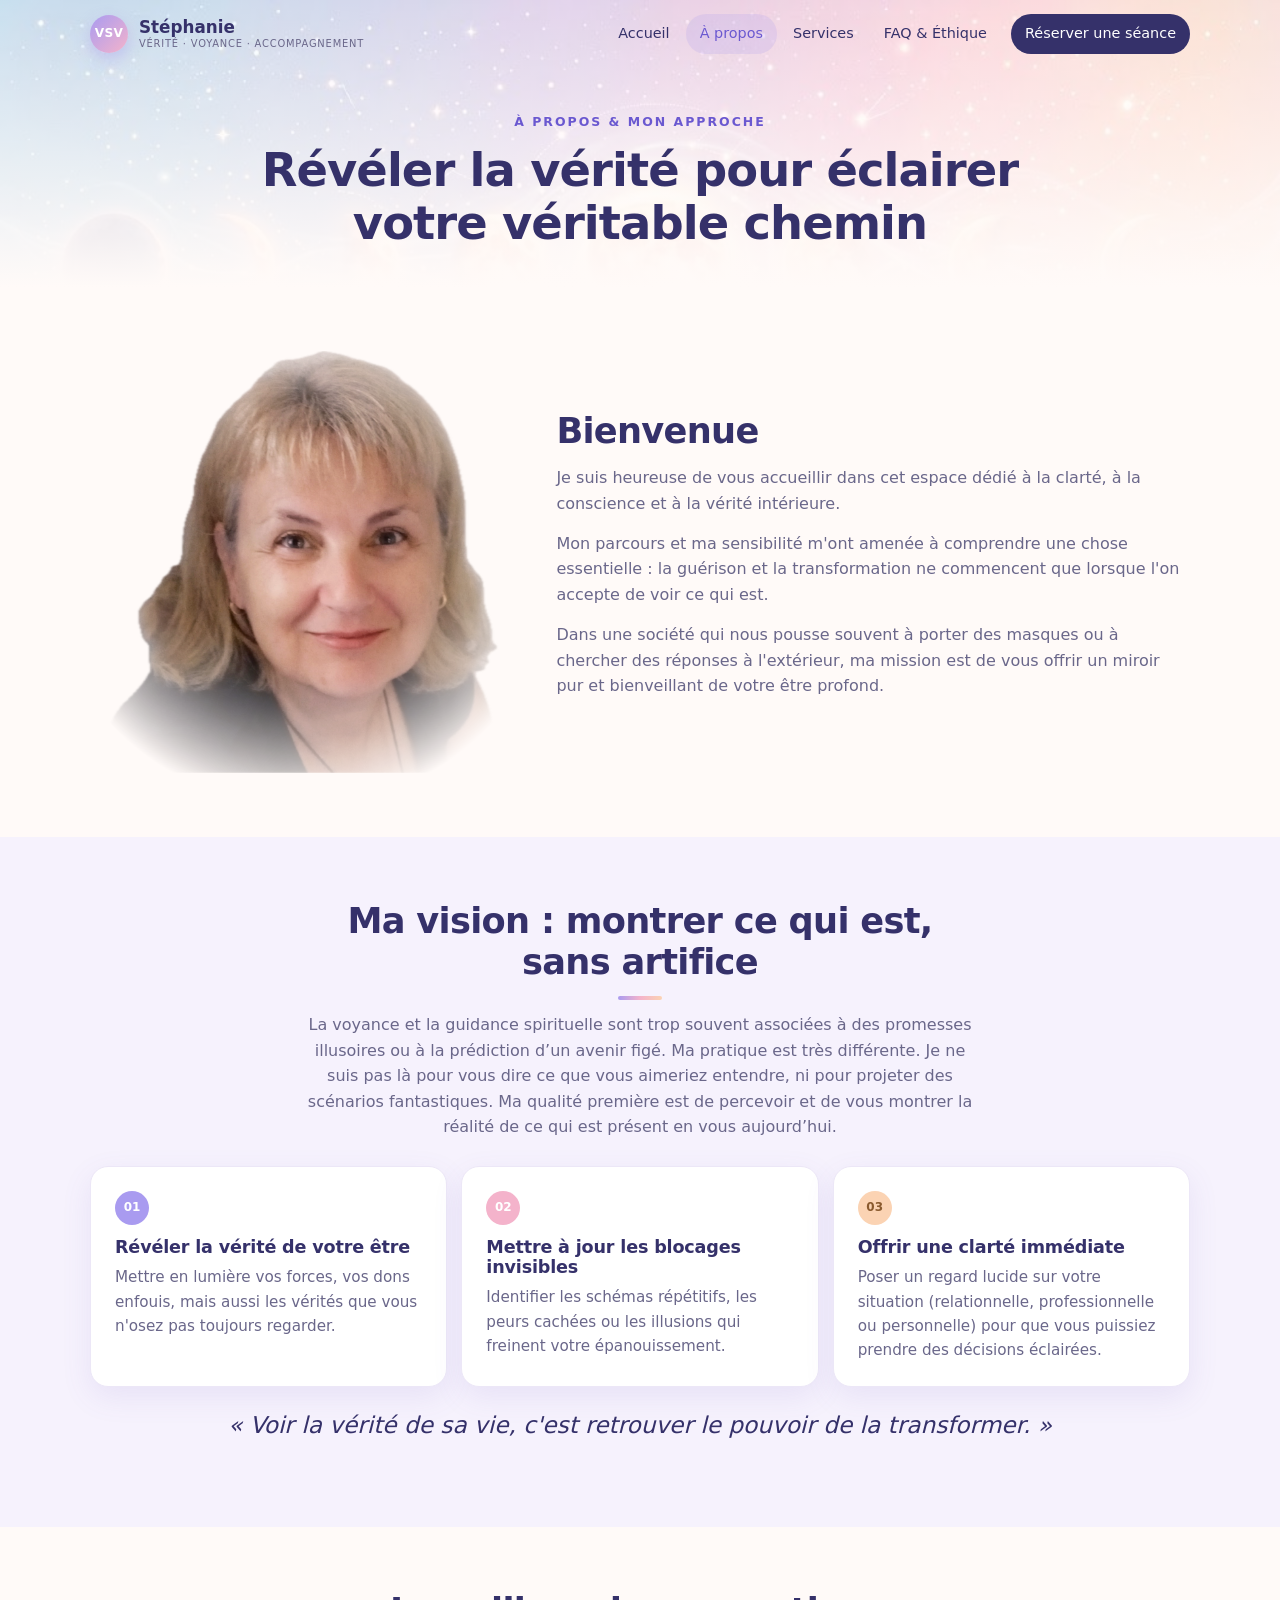
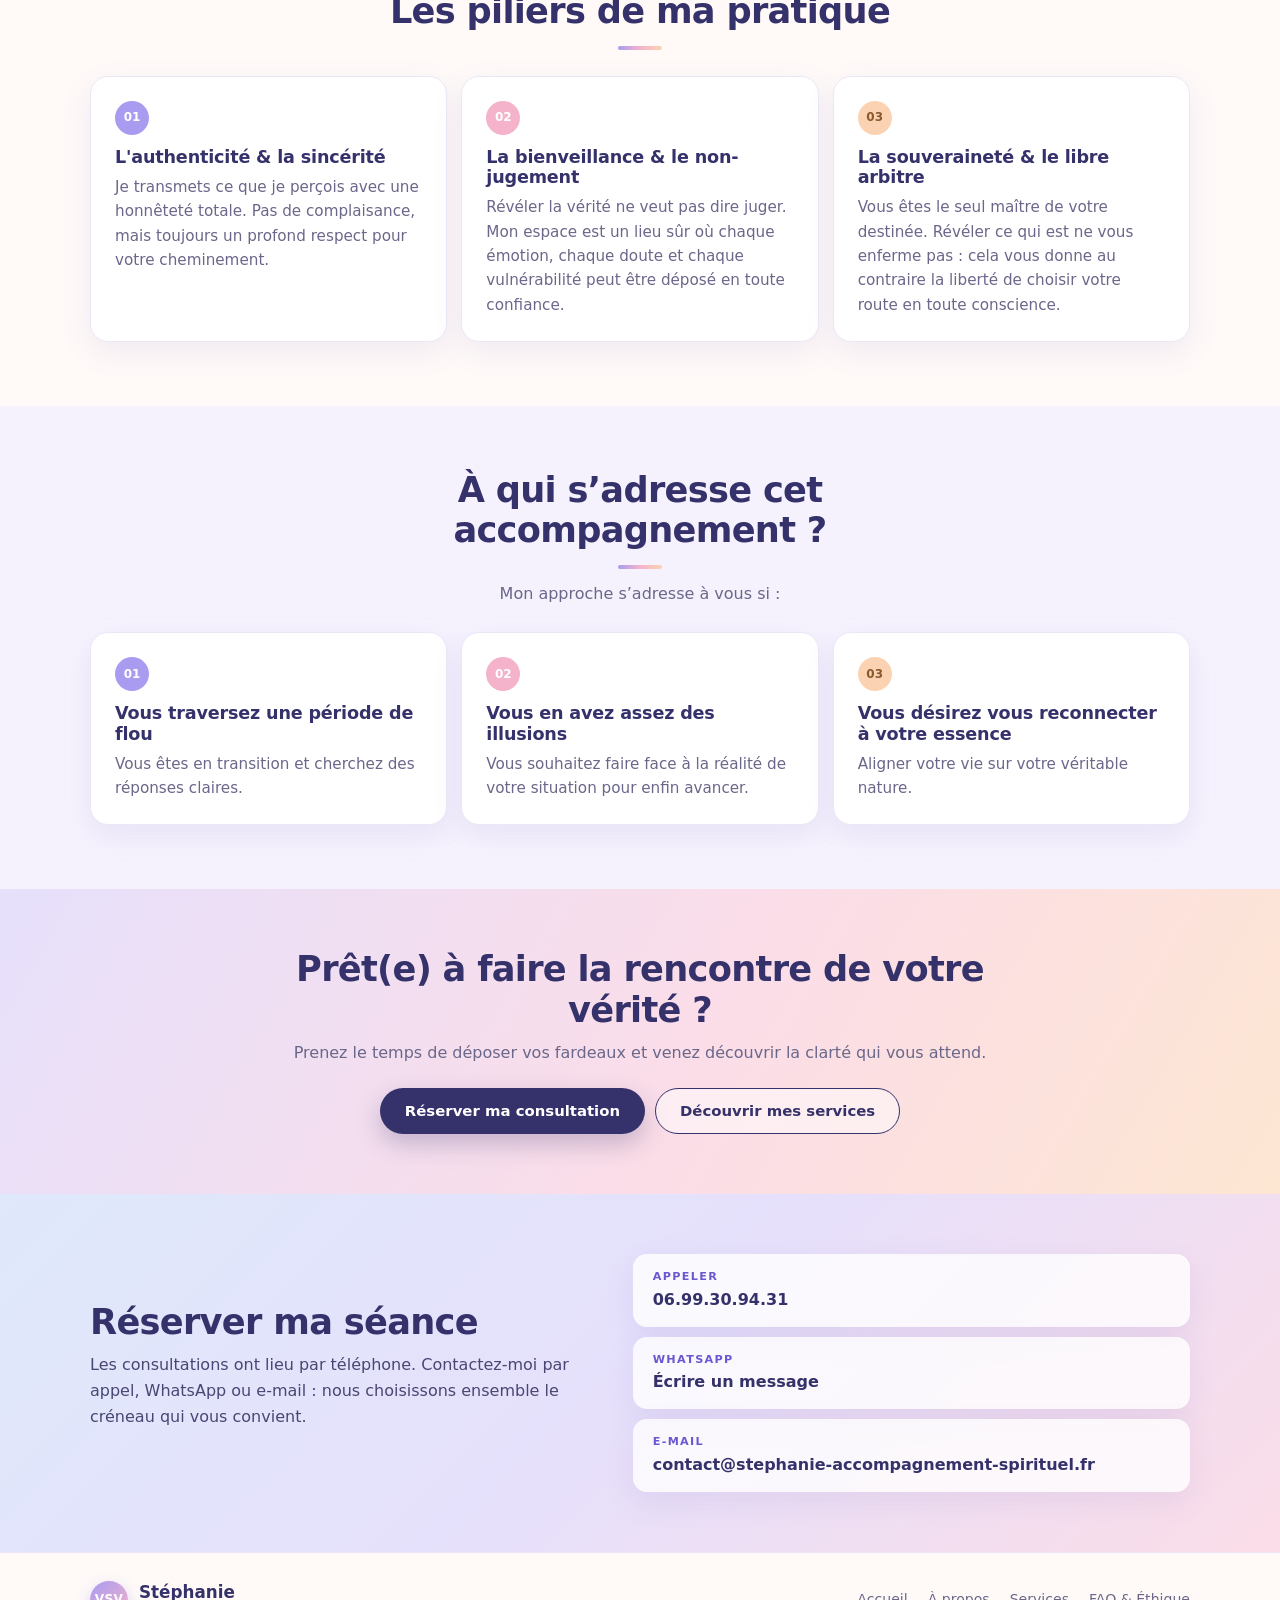
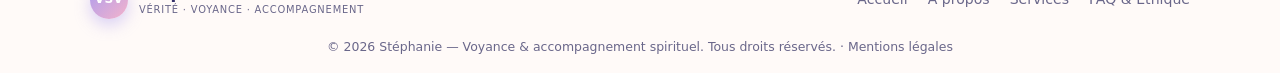
==== apropos.html @ 6306649e "nouvelle version du site" ====
<!doctype html>
<html lang="fr">
<head>
<meta charset="utf-8">
<meta name="viewport" content="width=device-width, initial-scale=1">
<title>À propos &amp; mon approche | Stéphanie, voyance et accompagnement spirituel</title>
<meta name="description" content="Mon approche : révéler la vérité de votre situation avec authenticité, bienveillance et respect de votre libre arbitre.">
<meta name="theme-color" content="#f6f2fd">
<link rel="stylesheet" href="css/style.css">
</head>
<body>
<header class="header" id="top">
  <div class="nav">
    <a class="brand" href="index.html"><span class="logo">VSV</span><span>Stéphanie<small>Vérité · Voyance · Accompagnement</small></span></a>
    <button class="menu-toggle" type="button" aria-expanded="false" aria-controls="menu" aria-label="Menu"><span></span><span></span></button>
    <nav id="menu"><a href="index.html">Accueil</a><a class="active" href="apropos.html">À propos</a><a href="services.html">Services</a><a href="faq.html">FAQ & Éthique</a><a class="nav-cta" href="#contact">Réserver une séance</a></nav>
  </div>
</header>
<main>
<section class="pghead"><div class="wrap"><h1>Révéler la vérité pour éclairer votre véritable chemin</h1><p>À propos &amp; mon approche</p></div></section>
<section class="section">
  <div class="wrap split">
    <div class="photo"><img src="images/stephanie.png" alt="Stéphanie" width="640" height="639"></div>
    <div class="txt">
      <h2>Bienvenue</h2>
      <p>Je suis heureuse de vous accueillir dans cet espace dédié à la clarté, à la conscience et à la vérité intérieure.</p>
      <p>Mon parcours et ma sensibilité m'ont amenée à comprendre une chose essentielle : la guérison et la transformation ne commencent que lorsque l'on accepte de voir ce qui est.</p>
      <p>Dans une société qui nous pousse souvent à porter des masques ou à chercher des réponses à l'extérieur, ma mission est de vous offrir un miroir pur et bienveillant de votre être profond.</p>
    </div>
  </div>
</section>
<section class="section soft">
  <div class="wrap">
    <div class="heading"><h2>Ma vision : montrer ce qui est, sans artifice</h2><p>La voyance et la guidance spirituelle sont trop souvent associées à des promesses illusoires ou à la prédiction d’un avenir figé. Ma pratique est très différente. Je ne suis pas là pour vous dire ce que vous aimeriez entendre, ni pour projeter des scénarios fantastiques. Ma qualité première est de percevoir et de vous montrer la réalité de ce qui est présent en vous aujourd’hui.</p></div>
    <div class="grid "><article class="card"><span class="n">01</span><h3>Révéler la vérité de votre être</h3><p>Mettre en lumière vos forces, vos dons enfouis, mais aussi les vérités que vous n'osez pas toujours regarder.</p></article><article class="card"><span class="n">02</span><h3>Mettre à jour les blocages invisibles</h3><p>Identifier les schémas répétitifs, les peurs cachées ou les illusions qui freinent votre épanouissement.</p></article><article class="card"><span class="n">03</span><h3>Offrir une clarté immédiate</h3><p>Poser un regard lucide sur votre situation (relationnelle, professionnelle ou personnelle) pour que vous puissiez prendre des décisions éclairées.</p></article></div>
    <blockquote class="big mt">« Voir la vérité de sa vie, c'est retrouver le pouvoir de la transformer. »</blockquote>
  </div>
</section>
<section class="section">
  <div class="wrap">
    <div class="heading"><h2>Les piliers de ma pratique</h2></div>
    <div class="grid "><article class="card"><span class="n">01</span><h3>L'authenticité &amp; la sincérité</h3><p>Je transmets ce que je perçois avec une honnêteté totale. Pas de complaisance, mais toujours un profond respect pour votre cheminement.</p></article><article class="card"><span class="n">02</span><h3>La bienveillance &amp; le non-jugement</h3><p>Révéler la vérité ne veut pas dire juger. Mon espace est un lieu sûr où chaque émotion, chaque doute et chaque vulnérabilité peut être déposé en toute confiance.</p></article><article class="card"><span class="n">03</span><h3>La souveraineté &amp; le libre arbitre</h3><p>Vous êtes le seul maître de votre destinée. Révéler ce qui est ne vous enferme pas : cela vous donne au contraire la liberté de choisir votre route en toute conscience.</p></article></div>
  </div>
</section>
<section class="section soft">
  <div class="wrap">
    <div class="heading"><h2>À qui s’adresse cet accompagnement ?</h2><p>Mon approche s’adresse à vous si :</p></div>
    <div class="grid "><article class="card"><span class="n">01</span><h3>Vous traversez une période de flou</h3><p>Vous êtes en transition et cherchez des réponses claires.</p></article><article class="card"><span class="n">02</span><h3>Vous en avez assez des illusions</h3><p>Vous souhaitez faire face à la réalité de votre situation pour enfin avancer.</p></article><article class="card"><span class="n">03</span><h3>Vous désirez vous reconnecter à votre essence</h3><p>Aligner votre vie sur votre véritable nature.</p></article></div>
  </div>
</section>
<section class="band"><div class="wrap center"><h2>Prêt(e) à faire la rencontre de votre vérité ?</h2><p>Prenez le temps de déposer vos fardeaux et venez découvrir la clarté qui vous attend.</p><div class="buttons c"><a class="btn primary" href="#contact">Réserver ma consultation</a><a class="btn ghost light" href="services.html">Découvrir mes services</a></div></div></section>
<section class="contact" id="contact">
  <div class="wrap contact-in">
    <div>
      <h2>Réserver ma séance</h2>
      <p>Les consultations ont lieu par téléphone. Contactez-moi par appel, WhatsApp ou e-mail : nous choisissons ensemble le créneau qui vous convient.</p>
    </div>
    <div class="ways">
      <a href="tel:+33699309431"><b>Appeler</b>06.99.30.94.31</a>
      <a href="https://wa.me/33699309431" target="_blank" rel="noopener"><b>WhatsApp</b>Écrire un message</a>
      <a href="mailto:contact@stephanie-accompagnement-spirituel.fr"><b>E-mail</b>contact@stephanie-accompagnement-spirituel.fr</a>
    </div>
  </div>
</section>
</main>
<footer class="footer">
  <div class="wrap foot">
    <a class="brand" href="index.html"><span class="logo">VSV</span><span>Stéphanie<small>Vérité · Voyance · Accompagnement</small></span></a>
    <div class="flinks"><a href="index.html">Accueil</a><a href="apropos.html">À propos</a><a href="services.html">Services</a><a href="faq.html">FAQ & Éthique</a></div>
  </div>
  <p class="copy">© <span id="year"></span> Stéphanie — Voyance &amp; accompagnement spirituel. Tous droits réservés. · <a href="#">Mentions légales</a></p>
</footer>
<script src="js/script.js"></script>
</body>
</html>
---- css/style.css ----
:root{--bg:#fffaf8;--bg2:#f6f2fd;--ink:#35316a;--text:#6a678a;--lav:#a99bf0;--rose:#f4b3cb;--peach:#fbd3b3;--sky:#c3e1f6;
--line:#ece7f7;--shadow:0 10px 30px rgba(107,92,190,.1);
--font:"Segoe UI","Segoe UI Variable",system-ui,-apple-system,"Helvetica Neue",Roboto,Arial,sans-serif;--r:18px}
*{box-sizing:border-box}
html{scroll-behavior:smooth;scroll-padding-top:80px}
body{margin:0;font:400 1rem/1.6 var(--font);color:var(--text);background:var(--bg);-webkit-font-smoothing:antialiased}
img{display:block;max-width:100%;height:auto}
a{color:inherit;text-decoration:none}
:focus-visible{outline:3px solid var(--lav);outline-offset:3px}
h1,h2,h3{margin:0;color:var(--ink);font-weight:600;line-height:1.15;letter-spacing:-.02em}
h1{font-size:clamp(2.2rem,5.2vw,3.7rem)}
h2{font-size:clamp(1.6rem,3.2vw,2.2rem)}
h3{font-size:1.1rem;letter-spacing:-.01em}
p{margin:0 0 .9em}
.wrap{width:min(1100px,calc(100% - 36px));margin:auto}
.narrow{max-width:760px}
.center{text-align:center}
.mt{margin-top:24px}
.section{padding:clamp(40px,6vw,64px) 0}
.soft{background:var(--bg2)}
.heading{max-width:680px;margin:0 auto 26px;text-align:center}
.heading h2::after{content:"";display:block;width:44px;height:4px;margin:14px auto 0;border-radius:4px;background:linear-gradient(90deg,var(--lav),var(--rose),var(--peach))}
.heading p{margin:12px 0 0}

.header{position:fixed;inset:0 0 auto;z-index:50;transition:.25s}
.header.scrolled{background:rgba(255,250,248,.85);backdrop-filter:blur(16px);-webkit-backdrop-filter:blur(16px);box-shadow:0 1px 0 var(--line)}
.nav{width:min(1100px,calc(100% - 36px));margin:auto;height:68px;display:flex;align-items:center;gap:20px}
.brand{display:flex;align-items:center;gap:11px;font-weight:700;font-size:1.05rem;line-height:1.1;color:var(--ink)}
.brand small{display:block;margin-top:3px;font-size:.62rem;font-weight:500;letter-spacing:.08em;text-transform:uppercase;color:var(--text)}
.logo{display:grid;place-items:center;width:38px;height:38px;border-radius:50%;background:linear-gradient(135deg,var(--lav),var(--rose));color:#fff;font-size:.76rem;font-weight:800;letter-spacing:.03em;box-shadow:0 6px 16px rgba(169,155,240,.45)}
nav{margin-left:auto;display:flex;align-items:center;gap:2px}
nav a{padding:8px 14px;border-radius:999px;font-size:.9rem;font-weight:500;color:var(--ink);transition:.2s}
nav a:hover,nav a.active{background:rgba(169,155,240,.2);color:#6a58d0}
nav .nav-cta{margin-left:8px;background:var(--ink);color:#fff}
nav .nav-cta:hover{background:#6a58d0;color:#fff}
.menu-toggle{display:none;margin-left:auto;width:42px;height:42px;border:1px solid var(--line);border-radius:50%;background:#fff;position:relative;cursor:pointer}
.menu-toggle span{position:absolute;left:12px;right:12px;height:2px;background:var(--ink);transition:.25s}
.menu-toggle span:first-child{top:16px}.menu-toggle span:last-child{top:23px}
.menu-toggle[aria-expanded=true] span:first-child{top:19px;transform:rotate(45deg)}
.menu-toggle[aria-expanded=true] span:last-child{top:19px;transform:rotate(-45deg)}

.buttons{display:flex;flex-wrap:wrap;gap:10px;margin-top:22px}
.buttons.c{justify-content:center}
.btn{display:inline-flex;justify-content:center;align-items:center;padding:13px 24px;border-radius:999px;border:1.5px solid transparent;font:700 .93rem var(--font);transition:.2s;cursor:pointer}
.btn:hover{transform:translateY(-2px)}
.primary{background:var(--ink);color:#fff;box-shadow:0 10px 24px rgba(53,49,106,.25)}
.primary:hover{background:#6a58d0}
.ghost{border-color:var(--ink);color:var(--ink);background:rgba(255,255,255,.5)}
.ghost:hover{background:var(--ink);color:#fff}

.hero{display:grid;align-items:center;min-height:88svh;padding:96px 0 44px;background:linear-gradient(180deg,rgba(255,250,248,0) 62%,var(--bg)),linear-gradient(95deg,rgba(255,255,255,.75) 22%,rgba(255,255,255,.05) 80%),url(../images/fond-hero.jpg) center top/cover}
.hero-in{width:min(1100px,calc(100% - 36px));margin:auto;display:grid;grid-template-columns:1.15fr .85fr;gap:36px;align-items:center}
.tag{display:inline-block;margin-bottom:16px;padding:6px 15px;border-radius:999px;background:rgba(255,255,255,.85);font-size:.78rem;font-weight:700;letter-spacing:.06em;text-transform:uppercase;color:#6a58d0}
.lead{margin:16px 0 0;max-width:27em;font-size:1.2rem;color:#4a4673}
.hero-photo{justify-self:center;width:min(460px,90%)}
.hero-photo img{aspect-ratio:1;object-fit:cover;mix-blend-mode:multiply;-webkit-mask-image:radial-gradient(ellipse 62% 62% at 50% 46%,#000 45%,transparent 100%);mask-image:radial-gradient(ellipse 62% 62% at 50% 46%,#000 45%,transparent 100%)}
.hero-copy,.hero-photo{animation:rise .9s ease both}.hero-photo{animation-delay:.15s}
@keyframes rise{from{opacity:0;transform:translateY(20px)}to{opacity:1;transform:none}}

.pghead{padding:112px 0 36px;text-align:center;background:linear-gradient(180deg,rgba(255,255,255,.45),var(--bg)),url(../images/fond-hero.jpg) center top/cover}
.pghead .wrap{display:flex;flex-direction:column}
.pghead h1{font-size:clamp(1.9rem,4.2vw,2.9rem);max-width:19em;margin:0 auto}
.pghead p{order:-1;margin:0 0 12px;font-size:.78rem;font-weight:700;letter-spacing:.16em;text-transform:uppercase;color:#6a58d0}

.big{margin:20px auto;font-size:clamp(1.15rem,2.2vw,1.45rem);line-height:1.55;font-weight:300;font-style:italic;color:var(--ink);text-align:center}
.lead2{max-width:46em;margin:0 auto 28px;font-size:1.08rem}
.grid{display:grid;grid-template-columns:repeat(3,1fr);gap:14px}
.grid.two{grid-template-columns:repeat(2,1fr)}
.grid.four{grid-template-columns:repeat(4,1fr)}
.card{padding:24px;border-radius:var(--r);background:#fff;border:1px solid var(--line);box-shadow:var(--shadow);transition:.25s}
.card:hover{transform:translateY(-3px);box-shadow:0 18px 40px rgba(107,92,190,.18)}
.n{display:inline-grid;place-items:center;width:34px;height:34px;margin-bottom:12px;border-radius:50%;background:var(--lav);color:#fff;font-size:.75rem;font-weight:800}
.grid>:nth-child(3n+2) .n,.grid.four>:nth-child(2n) .n{background:var(--rose)}
.grid>:nth-child(3n) .n{background:var(--peach);color:#8a5a2e}
.card h3{margin-bottom:8px}
.card p{margin:0;font-size:.95rem}
.quote{margin:0;padding:26px;border-radius:var(--r);background:#fff;box-shadow:var(--shadow);display:flex;flex-direction:column;justify-content:space-between;gap:16px}
.quote blockquote{margin:0;font-size:1.05rem;line-height:1.6;color:var(--ink)}
.quote blockquote::before{content:"“";display:block;height:30px;font-size:3.4rem;line-height:.9;color:var(--rose)}
.quote figcaption{font-weight:600;color:#6a58d0;font-size:.9rem}
.band{padding:clamp(40px,6vw,60px) 0;text-align:center;background:linear-gradient(120deg,#e6e0fb,#fbdde8 55%,#fde6d2)}
.band h2{max-width:20em;margin:0 auto 10px}
.band p{margin-bottom:20px}
.split{display:grid;grid-template-columns:.8fr 1.2fr;gap:44px;align-items:center}
.photo img{aspect-ratio:1;object-fit:cover;mix-blend-mode:multiply;-webkit-mask-image:radial-gradient(ellipse 62% 62% at 50% 46%,#000 45%,transparent 100%);mask-image:radial-gradient(ellipse 62% 62% at 50% 46%,#000 45%,transparent 100%)}
.txt h2{margin-bottom:14px}

.svcs{display:grid;gap:14px}
.svc{display:grid;grid-template-columns:52px 1fr;gap:18px;padding:26px;border-radius:var(--r);background:#fff;border:1px solid var(--line);box-shadow:var(--shadow)}
.svc>.n{width:48px;height:48px;margin:0;font-size:1.15rem;background:linear-gradient(135deg,var(--lav),var(--rose))}
.svc h3{font-size:1.3rem;margin-bottom:8px}
.svc h3 em{display:block;margin-top:3px;font-size:.78rem;font-style:normal;font-weight:700;letter-spacing:.08em;text-transform:uppercase;color:#6a58d0}
.svc ul{list-style:none;margin:14px 0 18px;padding:0;display:grid;gap:7px}
.svc li{display:grid;grid-template-columns:160px 1fr;gap:12px;padding:10px 14px;border-radius:12px;background:var(--bg2)}
.svc li b{color:var(--ink);font-weight:600}
.svc li:last-child b+span{color:#6a58d0;font-weight:700}
.tarifs{display:flex;flex-wrap:wrap;align-items:center;gap:10px 34px;justify-content:center;margin-top:22px;padding:18px 26px;border-radius:var(--r);background:linear-gradient(120deg,#e6e0fb,#fbdde8)}
.tarifs h3{margin-right:auto}
.tarifs div{display:flex;align-items:baseline;gap:10px}
.tarifs b{font-size:1.7rem;color:var(--ink);font-weight:700}

.faq{display:grid;gap:10px}
details{border-radius:14px;background:#fff;border:1px solid var(--line);box-shadow:var(--shadow);overflow:hidden}
summary{cursor:pointer;list-style:none;padding:16px 54px 16px 20px;position:relative;font-weight:600;color:var(--ink)}
summary::-webkit-details-marker{display:none}
summary::after{content:"+";position:absolute;right:16px;top:50%;translate:0 -50%;width:26px;height:26px;display:grid;place-items:center;border-radius:50%;background:var(--bg2);color:#6a58d0;font-size:1.15rem;transition:.2s}
details[open] summary::after{content:"–";background:var(--lav);color:#fff}
details p{margin:0;padding:0 20px 18px}

.contact{padding:clamp(40px,6vw,60px) 0;background:linear-gradient(135deg,#dfe9fb,#e6e0fb 50%,#fbdde8)}
.contact h2{margin-bottom:10px}
.contact p{color:#4a4673}
.contact-in{display:grid;grid-template-columns:1fr 1.1fr;gap:36px;align-items:center}
.ways{display:grid;gap:10px}
.ways a{display:grid;gap:1px;padding:14px 20px;border-radius:14px;background:rgba(255,255,255,.8);color:var(--ink);font-weight:600;word-break:break-word;transition:.2s;box-shadow:var(--shadow)}
.ways a:hover{background:#fff;transform:translateX(4px)}
.ways b{font-size:.7rem;letter-spacing:.12em;text-transform:uppercase;color:#6a58d0}
.footer{padding:28px 0 16px;background:var(--bg);border-top:1px solid var(--line);font-size:.88rem}
.foot{display:flex;flex-wrap:wrap;gap:14px;justify-content:space-between;align-items:center}
.flinks{display:flex;flex-wrap:wrap;gap:4px 20px}
.flinks a:hover,.copy a:hover{color:#6a58d0}
.copy{margin:18px 0 0;text-align:center;font-size:.78rem}

@media(max-width:900px){
  .menu-toggle{display:block}
  nav{display:none;position:absolute;top:68px;left:18px;right:18px;flex-direction:column;align-items:stretch;padding:12px;border-radius:18px;background:#fff;box-shadow:0 20px 40px rgba(53,49,106,.18)}
  nav.open{display:flex}
  nav a{padding:12px 16px}nav .nav-cta{margin:6px 0 0;text-align:center}
  .header{background:rgba(255,250,248,.88);backdrop-filter:blur(14px)}
  .hero{min-height:0;padding:88px 0 36px;background:linear-gradient(180deg,rgba(255,255,255,.5),rgba(255,250,248,.96)),url(../images/fond-hero.jpg) center top/cover}
  .hero-in,.split,.contact-in{grid-template-columns:1fr;gap:24px}
  .hero-photo{order:-1;width:min(300px,82%)}
  .photo{width:min(280px,80%);margin:auto}
  .grid,.grid.two,.grid.four{grid-template-columns:1fr}
  .svc{grid-template-columns:1fr;padding:20px}
  .svc li{grid-template-columns:1fr;gap:1px}
  .tarifs h3{margin-right:0;width:100%;text-align:center}
}
@media(prefers-reduced-motion:reduce){*{animation:none!important;transition:none!important;scroll-behavior:auto!important}}
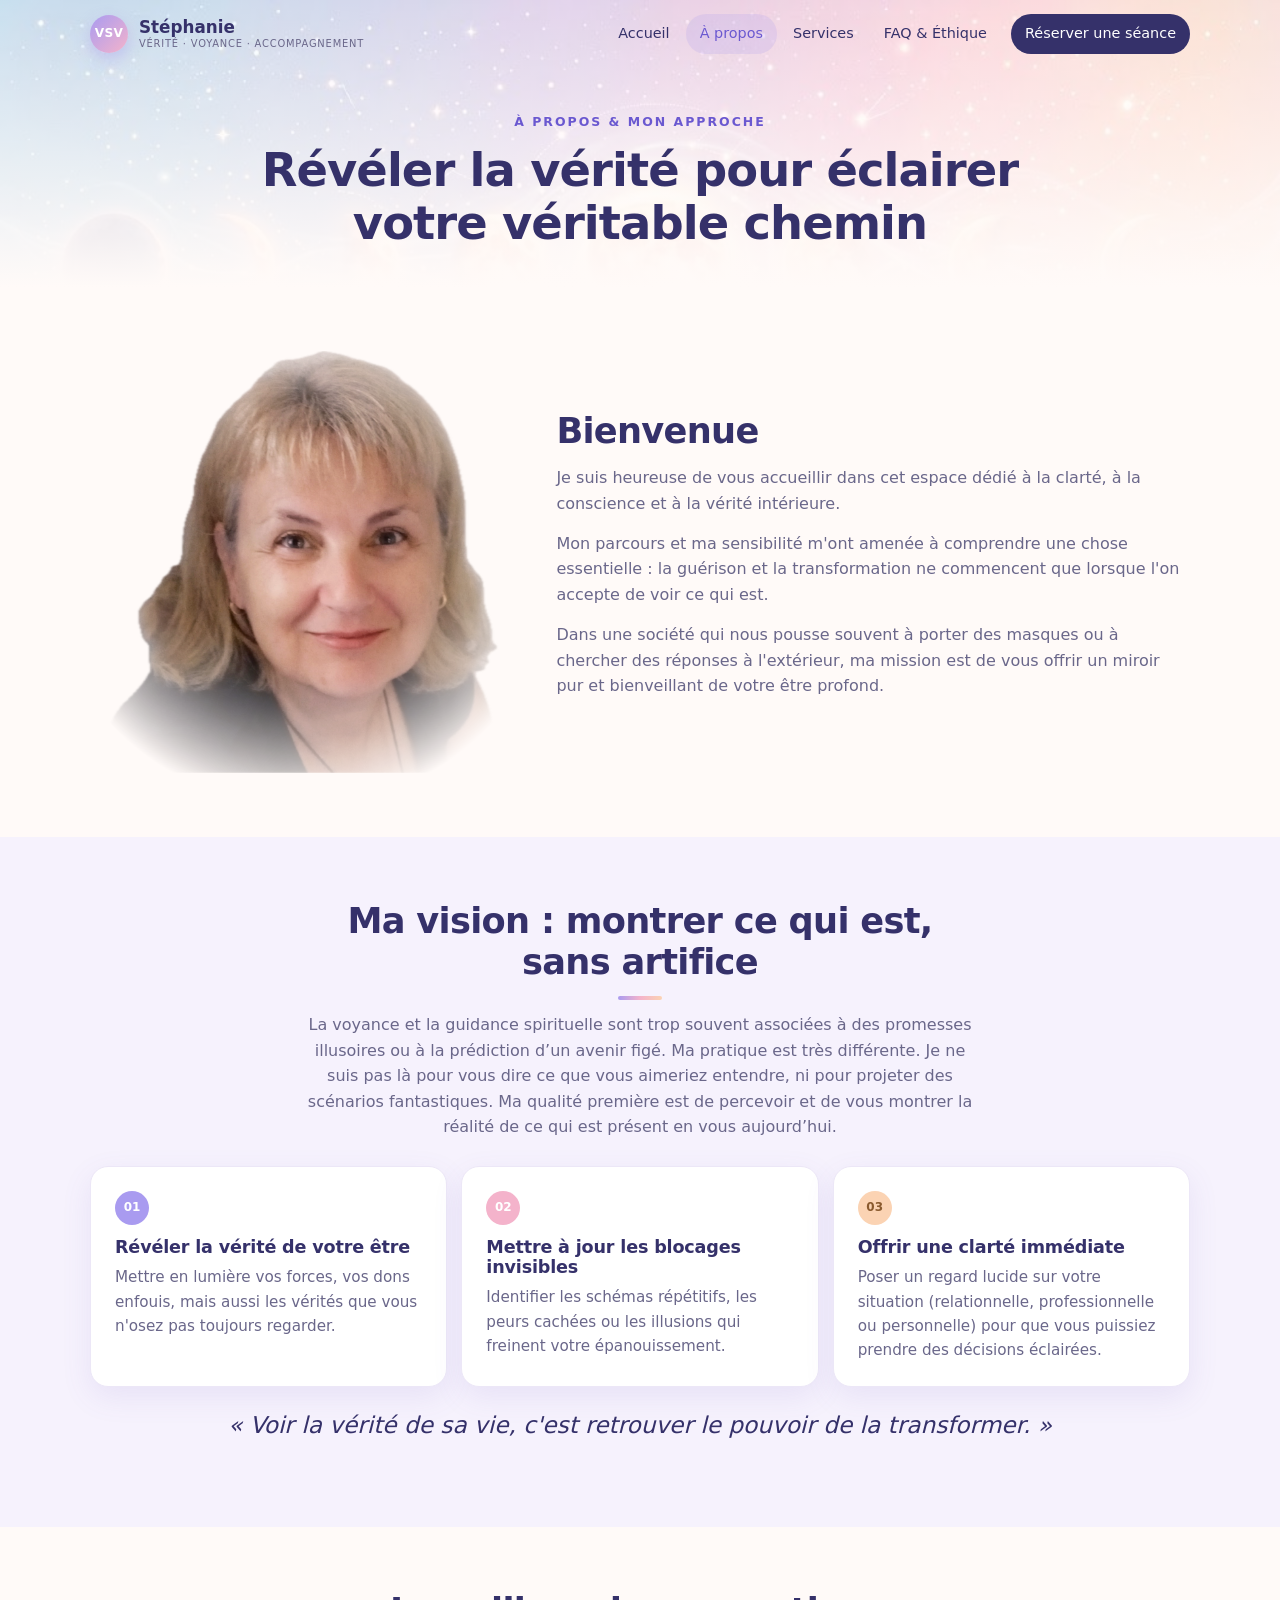
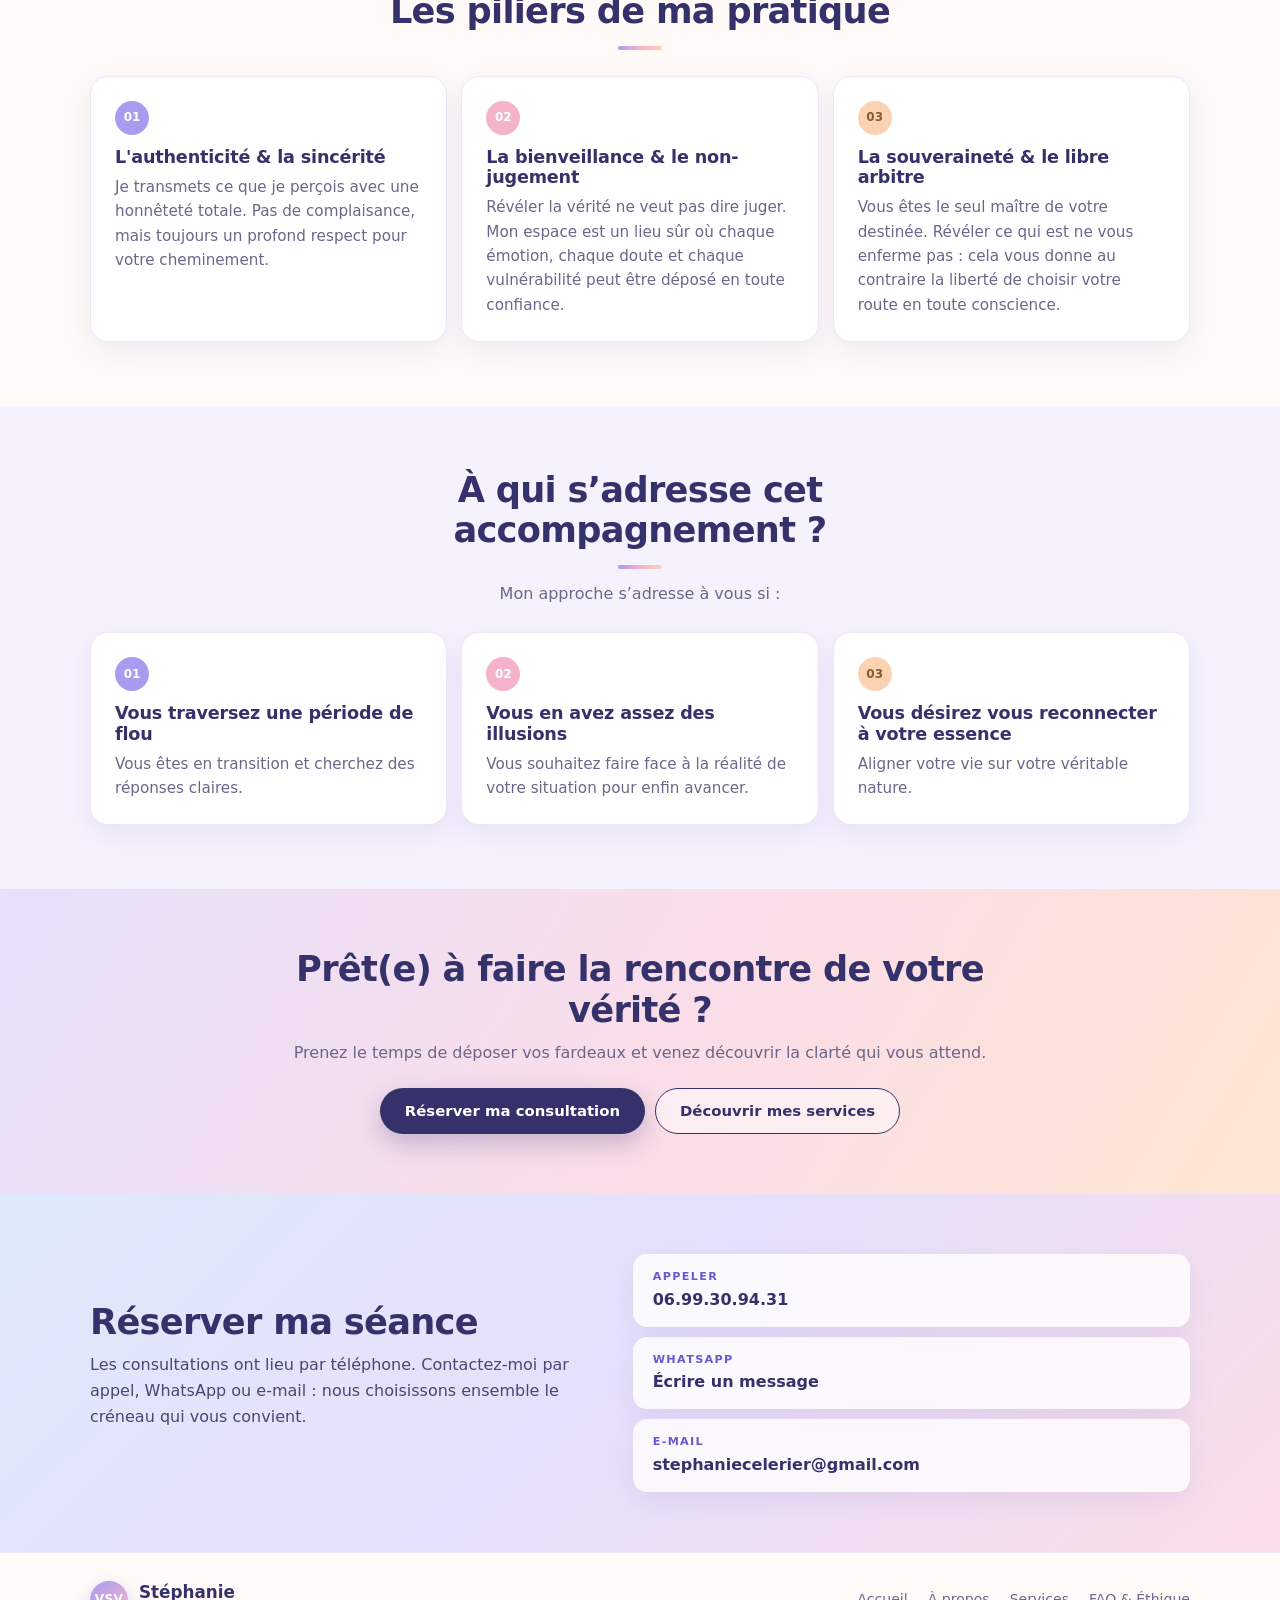
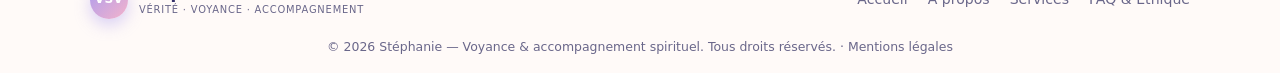
==== commit 100e37b9: "modification email" ====
--- a/apropos.html
+++ b/apropos.html
@@ -58,7 +58,7 @@
     <div class="ways">
       <a href="tel:+33699309431"><b>Appeler</b>06.99.30.94.31</a>
       <a href="https://wa.me/33699309431" target="_blank" rel="noopener"><b>WhatsApp</b>Écrire un message</a>
-      <a href="mailto:contact@stephanie-accompagnement-spirituel.fr"><b>E-mail</b>contact@stephanie-accompagnement-spirituel.fr</a>
+      <a href="mailto:stephaniecelerier@gmail.com"><b>E-mail</b>stephaniecelerier@gmail.com</a>
     </div>
   </div>
 </section>
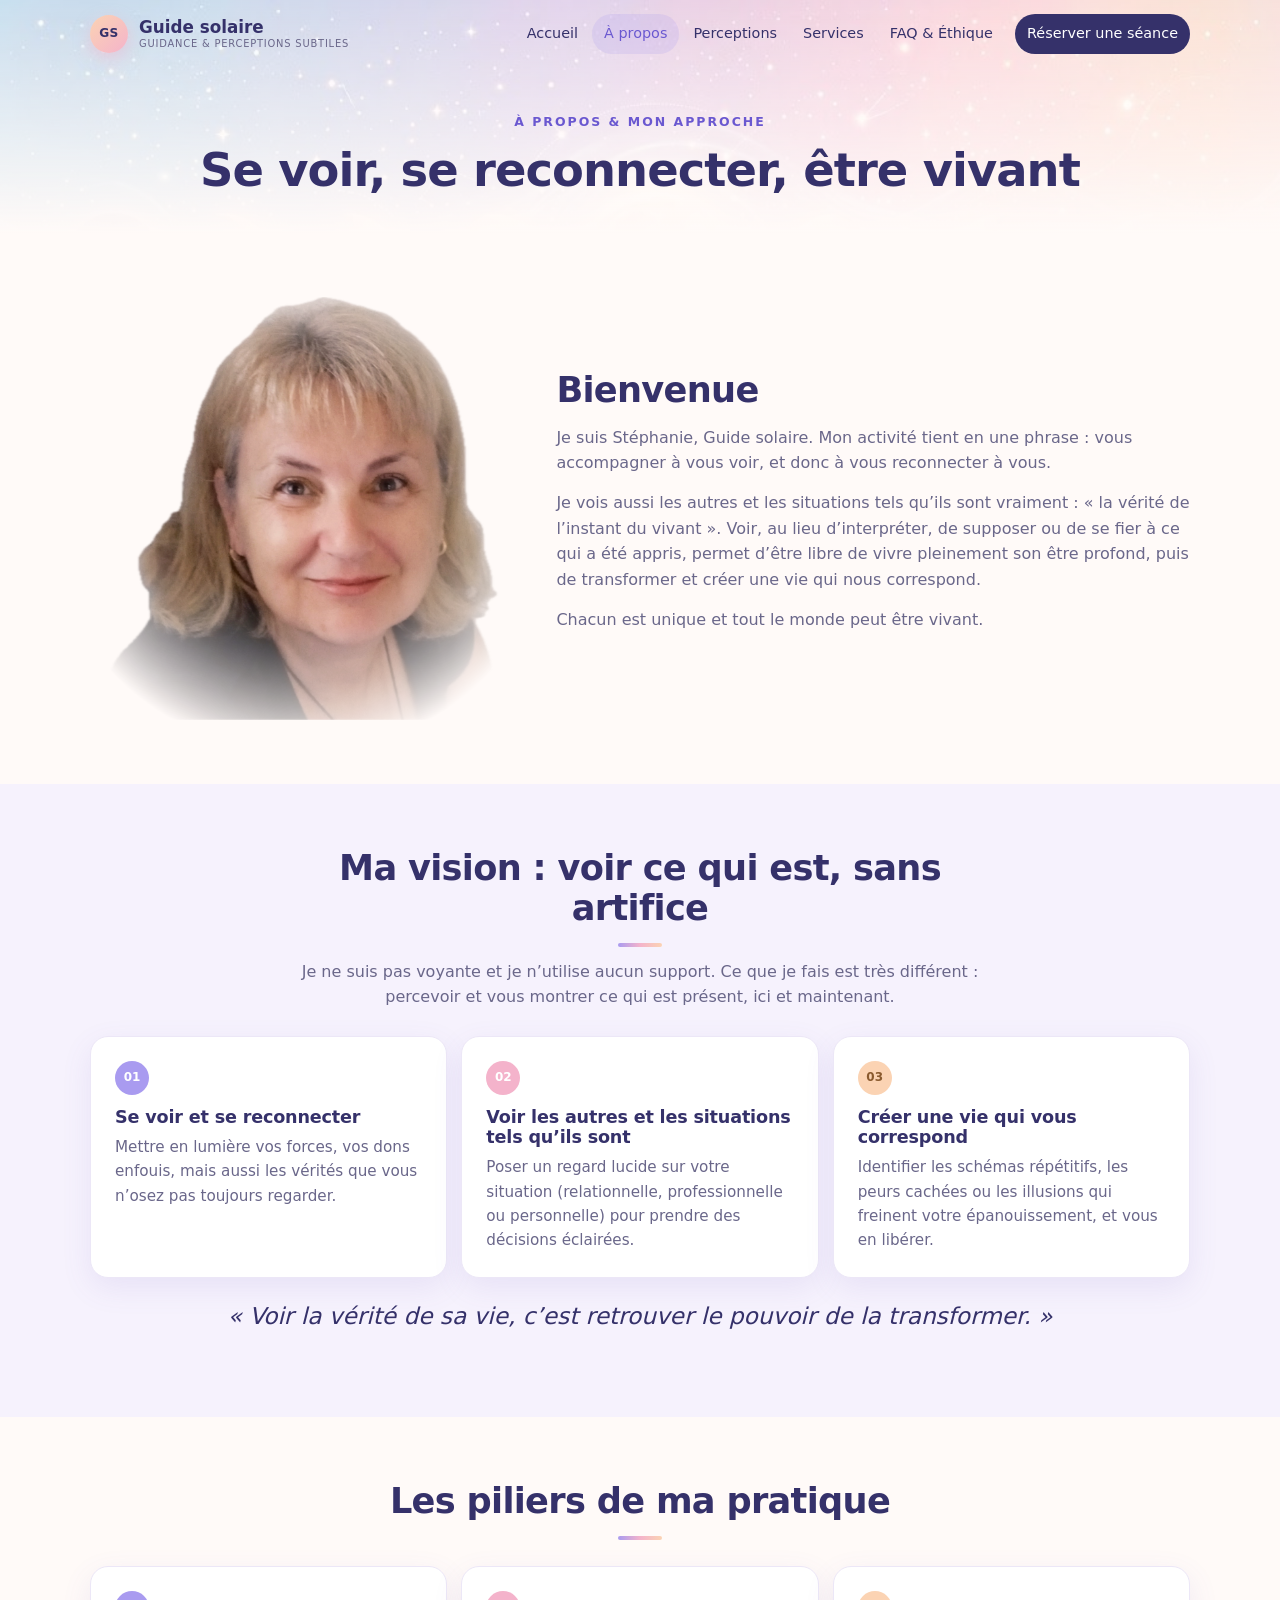
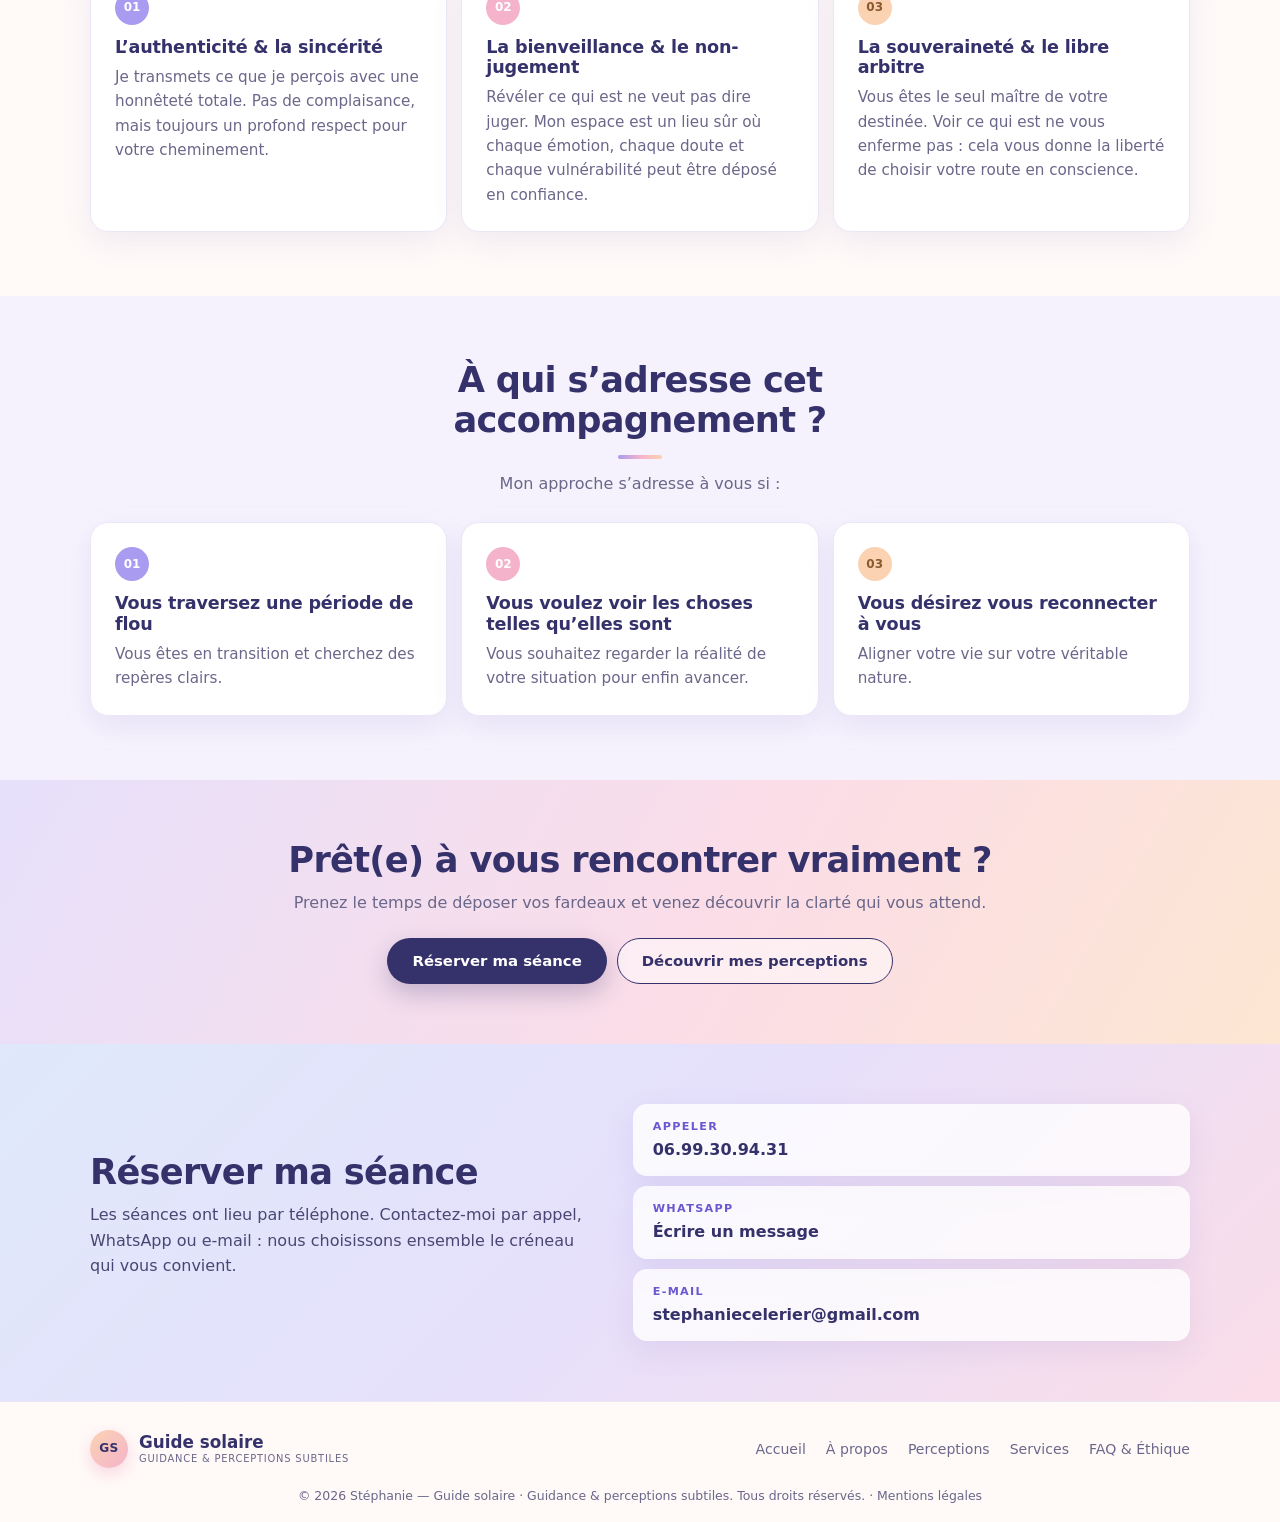
==== commit 5e26c260: "modifications vers la perception" ====
--- a/apropos.html
+++ b/apropos.html
@@ -3,57 +3,57 @@
 <head>
 <meta charset="utf-8">
 <meta name="viewport" content="width=device-width, initial-scale=1">
-<title>À propos &amp; mon approche | Stéphanie, voyance et accompagnement spirituel</title>
-<meta name="description" content="Mon approche : révéler la vérité de votre situation avec authenticité, bienveillance et respect de votre libre arbitre.">
+<title>À propos &amp; mon approche | Guide solaire, Stéphanie</title>
+<meta name="description" content="Mon approche : vous accompagner à vous voir, à vous reconnecter à vous-même et à voir les situations telles qu’elles sont.">
 <meta name="theme-color" content="#f6f2fd">
 <link rel="stylesheet" href="css/style.css">
 </head>
 <body>
 <header class="header" id="top">
   <div class="nav">
-    <a class="brand" href="index.html"><span class="logo">VSV</span><span>Stéphanie<small>Vérité · Voyance · Accompagnement</small></span></a>
+    <a class="brand" href="index.html"><span class="logo">GS</span><span>Guide solaire<small>Guidance &amp; perceptions subtiles</small></span></a>
     <button class="menu-toggle" type="button" aria-expanded="false" aria-controls="menu" aria-label="Menu"><span></span><span></span></button>
-    <nav id="menu"><a href="index.html">Accueil</a><a class="active" href="apropos.html">À propos</a><a href="services.html">Services</a><a href="faq.html">FAQ & Éthique</a><a class="nav-cta" href="#contact">Réserver une séance</a></nav>
+    <nav id="menu"><a href="index.html">Accueil</a><a class="active" href="apropos.html">À propos</a><a href="perceptions.html">Perceptions</a><a href="services.html">Services</a><a href="faq.html">FAQ & Éthique</a><a class="nav-cta" href="#contact">Réserver une séance</a></nav>
   </div>
 </header>
 <main>
-<section class="pghead"><div class="wrap"><h1>Révéler la vérité pour éclairer votre véritable chemin</h1><p>À propos &amp; mon approche</p></div></section>
+<section class="pghead"><div class="wrap"><h1>Se voir, se reconnecter, être vivant</h1><p>À propos &amp; mon approche</p></div></section>
 <section class="section">
   <div class="wrap split">
     <div class="photo"><img src="images/stephanie.png" alt="Stéphanie" width="640" height="639"></div>
     <div class="txt">
       <h2>Bienvenue</h2>
-      <p>Je suis heureuse de vous accueillir dans cet espace dédié à la clarté, à la conscience et à la vérité intérieure.</p>
-      <p>Mon parcours et ma sensibilité m'ont amenée à comprendre une chose essentielle : la guérison et la transformation ne commencent que lorsque l'on accepte de voir ce qui est.</p>
-      <p>Dans une société qui nous pousse souvent à porter des masques ou à chercher des réponses à l'extérieur, ma mission est de vous offrir un miroir pur et bienveillant de votre être profond.</p>
+      <p>Je suis Stéphanie, Guide solaire. Mon activité tient en une phrase : vous accompagner à vous voir, et donc à vous reconnecter à vous.</p>
+      <p>Je vois aussi les autres et les situations tels qu’ils sont vraiment : « la vérité de l’instant du vivant ». Voir, au lieu d’interpréter, de supposer ou de se fier à ce qui a été appris, permet d’être libre de vivre pleinement son être profond, puis de transformer et créer une vie qui nous correspond.</p>
+      <p>Chacun est unique et tout le monde peut être vivant.</p>
     </div>
   </div>
 </section>
 <section class="section soft">
   <div class="wrap">
-    <div class="heading"><h2>Ma vision : montrer ce qui est, sans artifice</h2><p>La voyance et la guidance spirituelle sont trop souvent associées à des promesses illusoires ou à la prédiction d’un avenir figé. Ma pratique est très différente. Je ne suis pas là pour vous dire ce que vous aimeriez entendre, ni pour projeter des scénarios fantastiques. Ma qualité première est de percevoir et de vous montrer la réalité de ce qui est présent en vous aujourd’hui.</p></div>
-    <div class="grid "><article class="card"><span class="n">01</span><h3>Révéler la vérité de votre être</h3><p>Mettre en lumière vos forces, vos dons enfouis, mais aussi les vérités que vous n'osez pas toujours regarder.</p></article><article class="card"><span class="n">02</span><h3>Mettre à jour les blocages invisibles</h3><p>Identifier les schémas répétitifs, les peurs cachées ou les illusions qui freinent votre épanouissement.</p></article><article class="card"><span class="n">03</span><h3>Offrir une clarté immédiate</h3><p>Poser un regard lucide sur votre situation (relationnelle, professionnelle ou personnelle) pour que vous puissiez prendre des décisions éclairées.</p></article></div>
-    <blockquote class="big mt">« Voir la vérité de sa vie, c'est retrouver le pouvoir de la transformer. »</blockquote>
+    <div class="heading"><h2>Ma vision : voir ce qui est, sans artifice</h2><p>Je ne suis pas voyante et je n’utilise aucun support. Ce que je fais est très différent : percevoir et vous montrer ce qui est présent, ici et maintenant.</p></div>
+    <div class="grid "><article class="card"><span class="n">01</span><h3>Se voir et se reconnecter</h3><p>Mettre en lumière vos forces, vos dons enfouis, mais aussi les vérités que vous n’osez pas toujours regarder.</p></article><article class="card"><span class="n">02</span><h3>Voir les autres et les situations tels qu’ils sont</h3><p>Poser un regard lucide sur votre situation (relationnelle, professionnelle ou personnelle) pour prendre des décisions éclairées.</p></article><article class="card"><span class="n">03</span><h3>Créer une vie qui vous correspond</h3><p>Identifier les schémas répétitifs, les peurs cachées ou les illusions qui freinent votre épanouissement, et vous en libérer.</p></article></div>
+    <blockquote class="big mt">« Voir la vérité de sa vie, c’est retrouver le pouvoir de la transformer. »</blockquote>
   </div>
 </section>
 <section class="section">
   <div class="wrap">
     <div class="heading"><h2>Les piliers de ma pratique</h2></div>
-    <div class="grid "><article class="card"><span class="n">01</span><h3>L'authenticité &amp; la sincérité</h3><p>Je transmets ce que je perçois avec une honnêteté totale. Pas de complaisance, mais toujours un profond respect pour votre cheminement.</p></article><article class="card"><span class="n">02</span><h3>La bienveillance &amp; le non-jugement</h3><p>Révéler la vérité ne veut pas dire juger. Mon espace est un lieu sûr où chaque émotion, chaque doute et chaque vulnérabilité peut être déposé en toute confiance.</p></article><article class="card"><span class="n">03</span><h3>La souveraineté &amp; le libre arbitre</h3><p>Vous êtes le seul maître de votre destinée. Révéler ce qui est ne vous enferme pas : cela vous donne au contraire la liberté de choisir votre route en toute conscience.</p></article></div>
+    <div class="grid "><article class="card"><span class="n">01</span><h3>L’authenticité &amp; la sincérité</h3><p>Je transmets ce que je perçois avec une honnêteté totale. Pas de complaisance, mais toujours un profond respect pour votre cheminement.</p></article><article class="card"><span class="n">02</span><h3>La bienveillance &amp; le non-jugement</h3><p>Révéler ce qui est ne veut pas dire juger. Mon espace est un lieu sûr où chaque émotion, chaque doute et chaque vulnérabilité peut être déposé en confiance.</p></article><article class="card"><span class="n">03</span><h3>La souveraineté &amp; le libre arbitre</h3><p>Vous êtes le seul maître de votre destinée. Voir ce qui est ne vous enferme pas : cela vous donne la liberté de choisir votre route en conscience.</p></article></div>
   </div>
 </section>
 <section class="section soft">
   <div class="wrap">
     <div class="heading"><h2>À qui s’adresse cet accompagnement ?</h2><p>Mon approche s’adresse à vous si :</p></div>
-    <div class="grid "><article class="card"><span class="n">01</span><h3>Vous traversez une période de flou</h3><p>Vous êtes en transition et cherchez des réponses claires.</p></article><article class="card"><span class="n">02</span><h3>Vous en avez assez des illusions</h3><p>Vous souhaitez faire face à la réalité de votre situation pour enfin avancer.</p></article><article class="card"><span class="n">03</span><h3>Vous désirez vous reconnecter à votre essence</h3><p>Aligner votre vie sur votre véritable nature.</p></article></div>
+    <div class="grid "><article class="card"><span class="n">01</span><h3>Vous traversez une période de flou</h3><p>Vous êtes en transition et cherchez des repères clairs.</p></article><article class="card"><span class="n">02</span><h3>Vous voulez voir les choses telles qu’elles sont</h3><p>Vous souhaitez regarder la réalité de votre situation pour enfin avancer.</p></article><article class="card"><span class="n">03</span><h3>Vous désirez vous reconnecter à vous</h3><p>Aligner votre vie sur votre véritable nature.</p></article></div>
   </div>
 </section>
-<section class="band"><div class="wrap center"><h2>Prêt(e) à faire la rencontre de votre vérité ?</h2><p>Prenez le temps de déposer vos fardeaux et venez découvrir la clarté qui vous attend.</p><div class="buttons c"><a class="btn primary" href="#contact">Réserver ma consultation</a><a class="btn ghost light" href="services.html">Découvrir mes services</a></div></div></section>
+<section class="band"><div class="wrap center"><h2>Prêt(e) à vous rencontrer vraiment ?</h2><p>Prenez le temps de déposer vos fardeaux et venez découvrir la clarté qui vous attend.</p><div class="buttons c"><a class="btn primary" href="#contact">Réserver ma séance</a><a class="btn ghost" href="perceptions.html">Découvrir mes perceptions</a></div></div></section>
 <section class="contact" id="contact">
   <div class="wrap contact-in">
     <div>
       <h2>Réserver ma séance</h2>
-      <p>Les consultations ont lieu par téléphone. Contactez-moi par appel, WhatsApp ou e-mail : nous choisissons ensemble le créneau qui vous convient.</p>
+      <p>Les séances ont lieu par téléphone. Contactez-moi par appel, WhatsApp ou e-mail : nous choisissons ensemble le créneau qui vous convient.</p>
     </div>
     <div class="ways">
       <a href="tel:+33699309431"><b>Appeler</b>06.99.30.94.31</a>
@@ -65,10 +65,10 @@
 </main>
 <footer class="footer">
   <div class="wrap foot">
-    <a class="brand" href="index.html"><span class="logo">VSV</span><span>Stéphanie<small>Vérité · Voyance · Accompagnement</small></span></a>
-    <div class="flinks"><a href="index.html">Accueil</a><a href="apropos.html">À propos</a><a href="services.html">Services</a><a href="faq.html">FAQ & Éthique</a></div>
+    <a class="brand" href="index.html"><span class="logo">GS</span><span>Guide solaire<small>Guidance &amp; perceptions subtiles</small></span></a>
+    <div class="flinks"><a href="index.html">Accueil</a><a href="apropos.html">À propos</a><a href="perceptions.html">Perceptions</a><a href="services.html">Services</a><a href="faq.html">FAQ & Éthique</a></div>
   </div>
-  <p class="copy">© <span id="year"></span> Stéphanie — Voyance &amp; accompagnement spirituel. Tous droits réservés. · <a href="#">Mentions légales</a></p>
+  <p class="copy">© <span id="year"></span> Stéphanie — Guide solaire · Guidance &amp; perceptions subtiles. Tous droits réservés. · <a href="#">Mentions légales</a></p>
 </footer>
 <script src="js/script.js"></script>
 </body>
--- a/css/style.css
+++ b/css/style.css
@@ -137,3 +137,8 @@
   .tarifs h3{margin-right:0;width:100%;text-align:center}
 }
 @media(prefers-reduced-motion:reduce){*{animation:none!important;transition:none!important;scroll-behavior:auto!important}}
+.card ul{margin:0;padding-left:1.1em;font-size:.95rem}
+.card li{margin:.35em 0}
+.card h3 em{display:block;margin-top:2px;font-size:.8rem;font-style:normal;font-weight:500;color:var(--text)}
+nav a{padding:8px 12px}
+.logo{background:linear-gradient(135deg,var(--peach),var(--rose));color:var(--ink);box-shadow:0 6px 16px rgba(244,179,203,.5)}
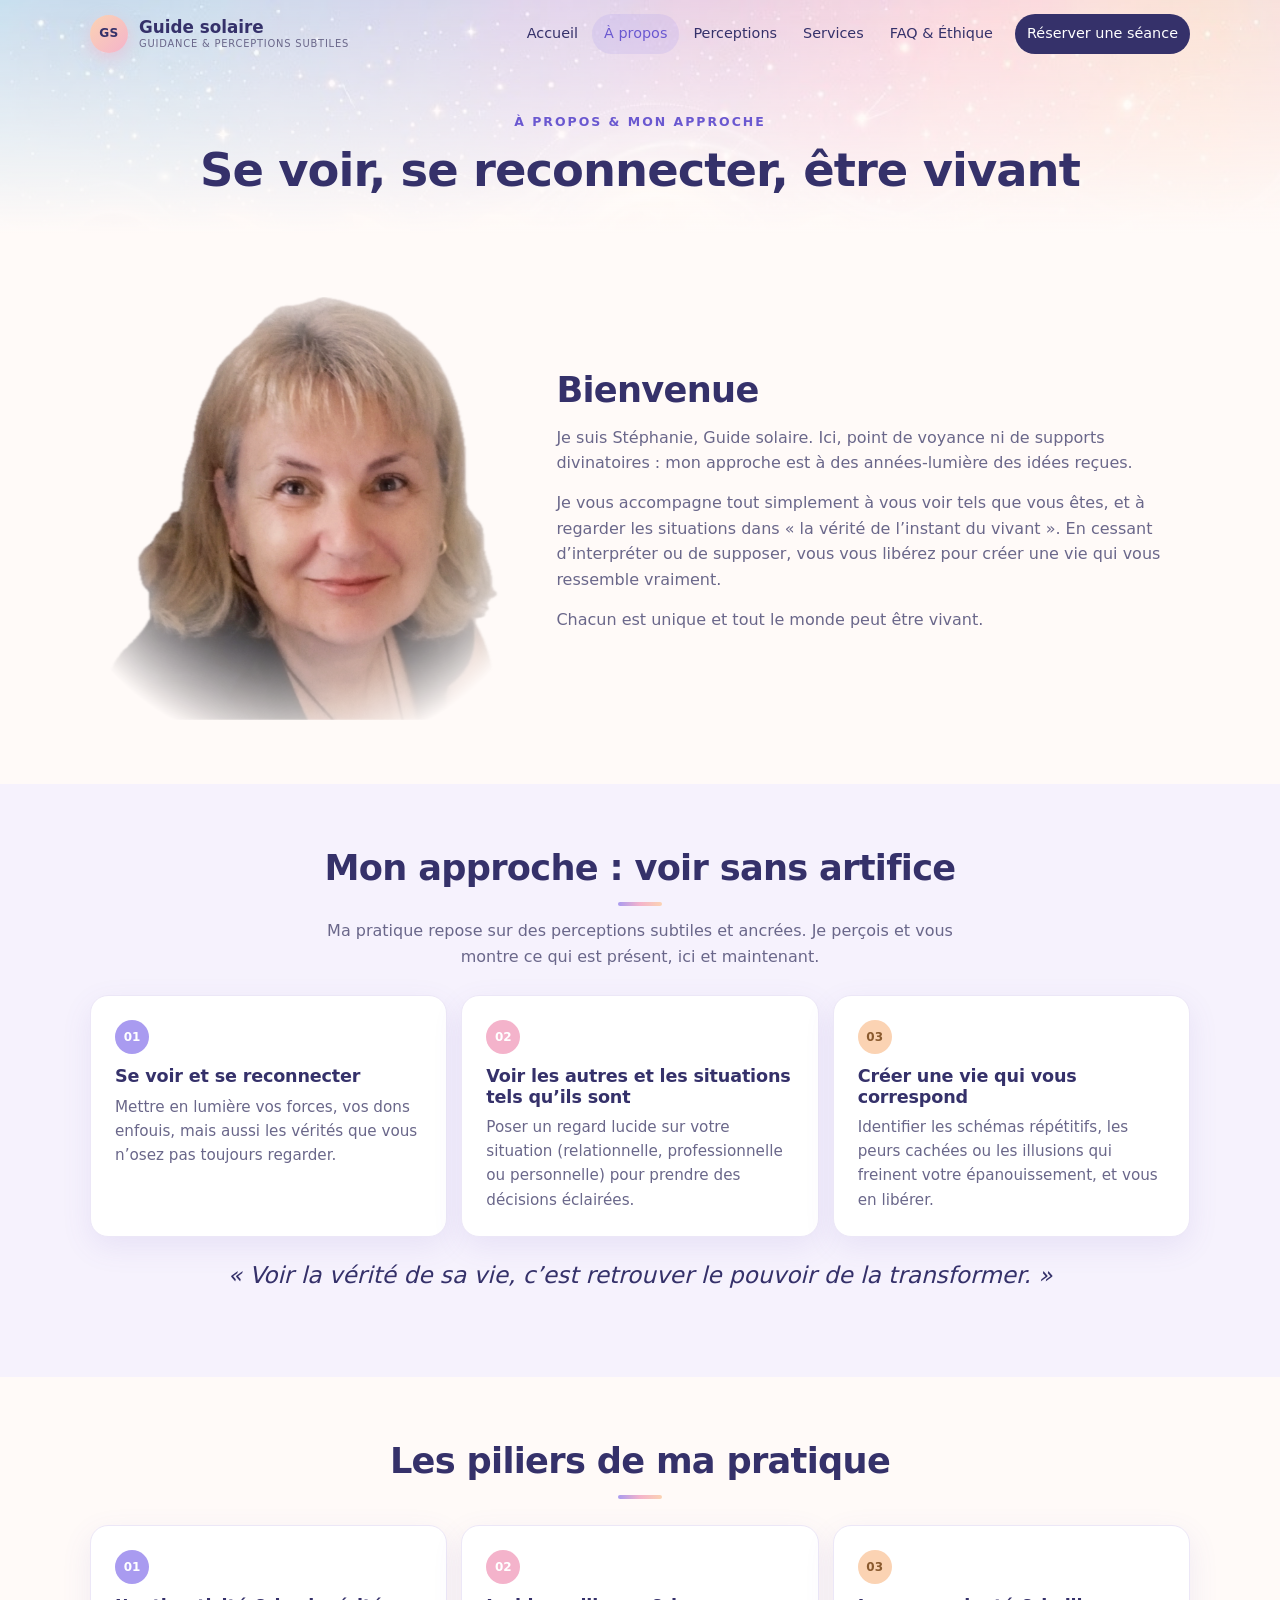
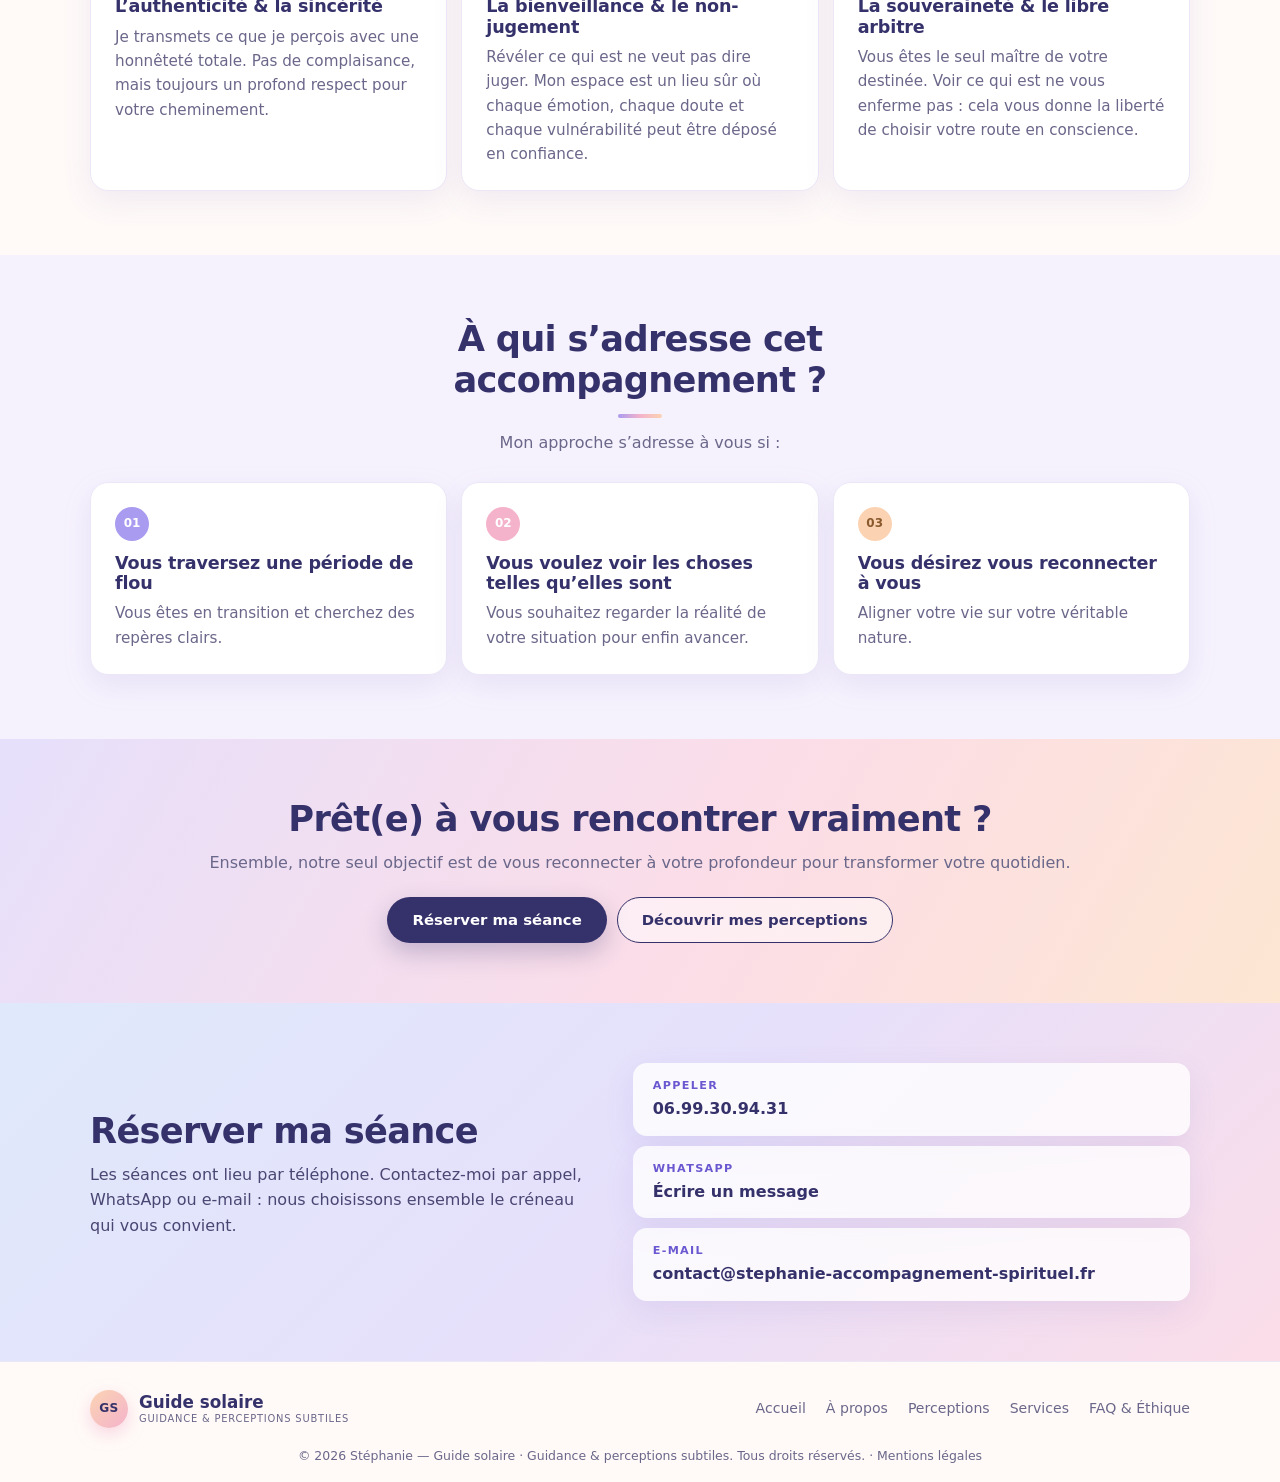
==== commit 16c9b575: "Modification text 19 11 2026" ====
--- a/apropos.html
+++ b/apropos.html
@@ -23,15 +23,15 @@
     <div class="photo"><img src="images/stephanie.png" alt="Stéphanie" width="640" height="639"></div>
     <div class="txt">
       <h2>Bienvenue</h2>
-      <p>Je suis Stéphanie, Guide solaire. Mon activité tient en une phrase : vous accompagner à vous voir, et donc à vous reconnecter à vous.</p>
-      <p>Je vois aussi les autres et les situations tels qu’ils sont vraiment : « la vérité de l’instant du vivant ». Voir, au lieu d’interpréter, de supposer ou de se fier à ce qui a été appris, permet d’être libre de vivre pleinement son être profond, puis de transformer et créer une vie qui nous correspond.</p>
+      <p>Je suis Stéphanie, Guide solaire. Ici, point de voyance ni de supports divinatoires : mon approche est à des années-lumière des idées reçues.</p>
+      <p>Je vous accompagne tout simplement à vous voir tels que vous êtes, et à regarder les situations dans « la vérité de l’instant du vivant ». En cessant d’interpréter ou de supposer, vous vous libérez pour créer une vie qui vous ressemble vraiment.</p>
       <p>Chacun est unique et tout le monde peut être vivant.</p>
     </div>
   </div>
 </section>
 <section class="section soft">
   <div class="wrap">
-    <div class="heading"><h2>Ma vision : voir ce qui est, sans artifice</h2><p>Je ne suis pas voyante et je n’utilise aucun support. Ce que je fais est très différent : percevoir et vous montrer ce qui est présent, ici et maintenant.</p></div>
+    <div class="heading"><h2>Mon approche : voir sans artifice</h2><p>Ma pratique repose sur des perceptions subtiles et ancrées. Je perçois et vous montre ce qui est présent, ici et maintenant.</p></div>
     <div class="grid "><article class="card"><span class="n">01</span><h3>Se voir et se reconnecter</h3><p>Mettre en lumière vos forces, vos dons enfouis, mais aussi les vérités que vous n’osez pas toujours regarder.</p></article><article class="card"><span class="n">02</span><h3>Voir les autres et les situations tels qu’ils sont</h3><p>Poser un regard lucide sur votre situation (relationnelle, professionnelle ou personnelle) pour prendre des décisions éclairées.</p></article><article class="card"><span class="n">03</span><h3>Créer une vie qui vous correspond</h3><p>Identifier les schémas répétitifs, les peurs cachées ou les illusions qui freinent votre épanouissement, et vous en libérer.</p></article></div>
     <blockquote class="big mt">« Voir la vérité de sa vie, c’est retrouver le pouvoir de la transformer. »</blockquote>
   </div>
@@ -48,7 +48,7 @@
     <div class="grid "><article class="card"><span class="n">01</span><h3>Vous traversez une période de flou</h3><p>Vous êtes en transition et cherchez des repères clairs.</p></article><article class="card"><span class="n">02</span><h3>Vous voulez voir les choses telles qu’elles sont</h3><p>Vous souhaitez regarder la réalité de votre situation pour enfin avancer.</p></article><article class="card"><span class="n">03</span><h3>Vous désirez vous reconnecter à vous</h3><p>Aligner votre vie sur votre véritable nature.</p></article></div>
   </div>
 </section>
-<section class="band"><div class="wrap center"><h2>Prêt(e) à vous rencontrer vraiment ?</h2><p>Prenez le temps de déposer vos fardeaux et venez découvrir la clarté qui vous attend.</p><div class="buttons c"><a class="btn primary" href="#contact">Réserver ma séance</a><a class="btn ghost" href="perceptions.html">Découvrir mes perceptions</a></div></div></section>
+<section class="band"><div class="wrap center"><h2>Prêt(e) à vous rencontrer vraiment ?</h2><p>Ensemble, notre seul objectif est de vous reconnecter à votre profondeur pour transformer votre quotidien.</p><div class="buttons c"><a class="btn primary" href="#contact">Réserver ma séance</a><a class="btn ghost" href="perceptions.html">Découvrir mes perceptions</a></div></div></section>
 <section class="contact" id="contact">
   <div class="wrap contact-in">
     <div>
@@ -58,7 +58,7 @@
     <div class="ways">
       <a href="tel:+33699309431"><b>Appeler</b>06.99.30.94.31</a>
       <a href="https://wa.me/33699309431" target="_blank" rel="noopener"><b>WhatsApp</b>Écrire un message</a>
-      <a href="mailto:stephaniecelerier@gmail.com"><b>E-mail</b>stephaniecelerier@gmail.com</a>
+      <a href="mailto:contact@stephanie-accompagnement-spirituel.fr"><b>E-mail</b>contact@stephanie-accompagnement-spirituel.fr</a>
     </div>
   </div>
 </section>
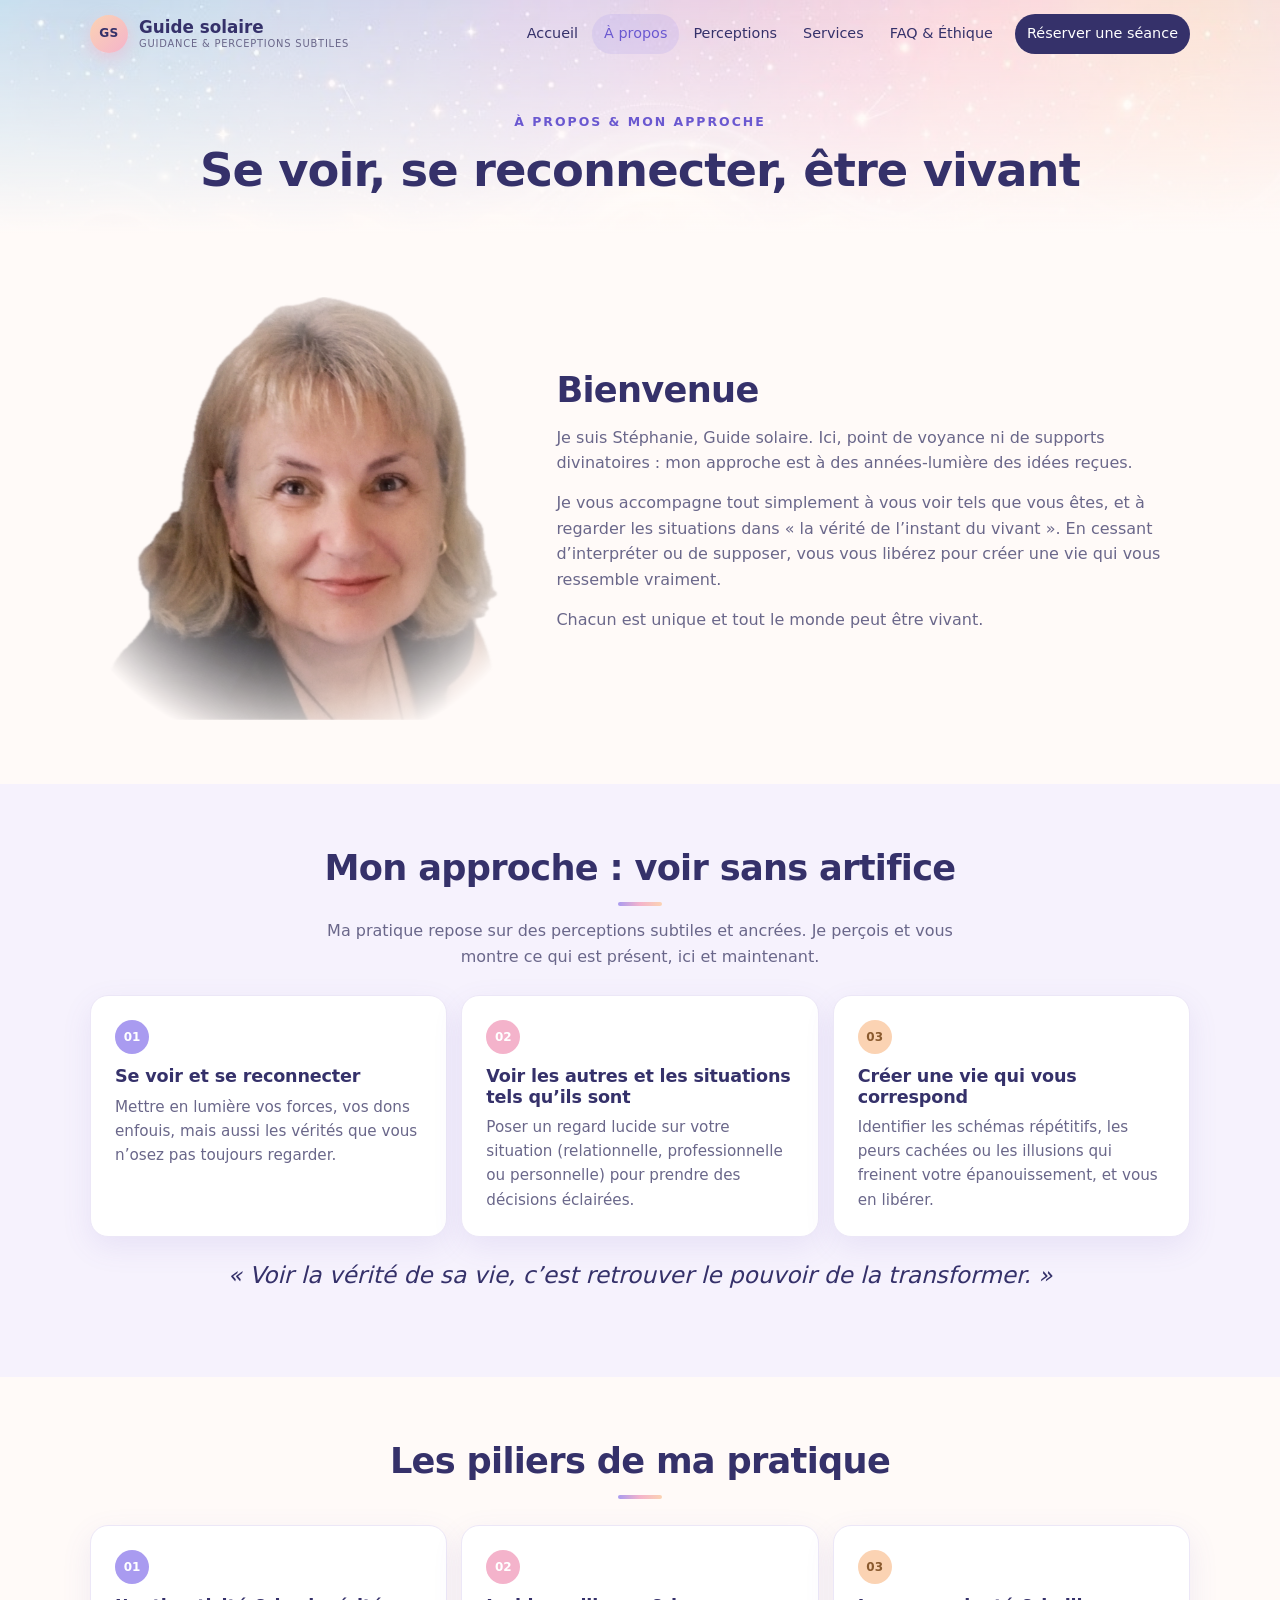
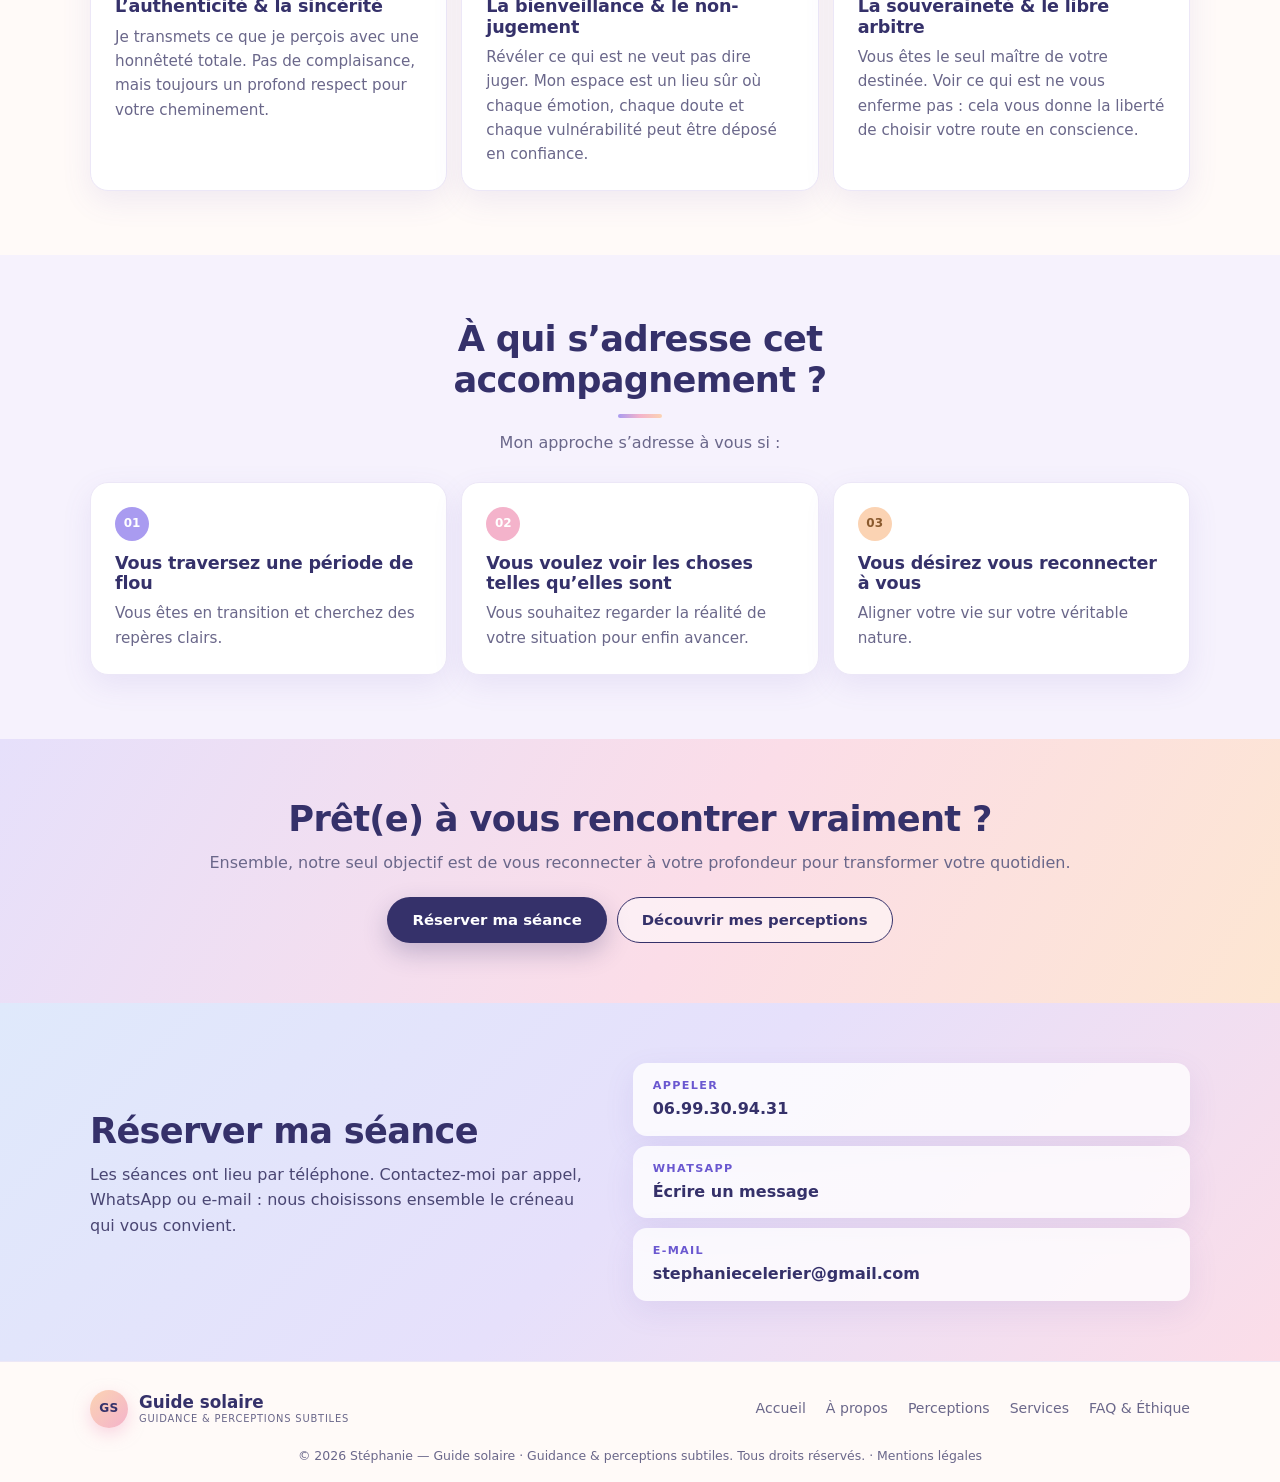
==== commit 8bb77724: "Modification text 19 11 2026" ====
--- a/apropos.html
+++ b/apropos.html
@@ -58,7 +58,7 @@
     <div class="ways">
       <a href="tel:+33699309431"><b>Appeler</b>06.99.30.94.31</a>
       <a href="https://wa.me/33699309431" target="_blank" rel="noopener"><b>WhatsApp</b>Écrire un message</a>
-      <a href="mailto:contact@stephanie-accompagnement-spirituel.fr"><b>E-mail</b>contact@stephanie-accompagnement-spirituel.fr</a>
+      <a href="mailto:stephaniecelerier@gmail.com"><b>E-mail</b>stephaniecelerier@gmail.com</a>
     </div>
   </div>
 </section>
